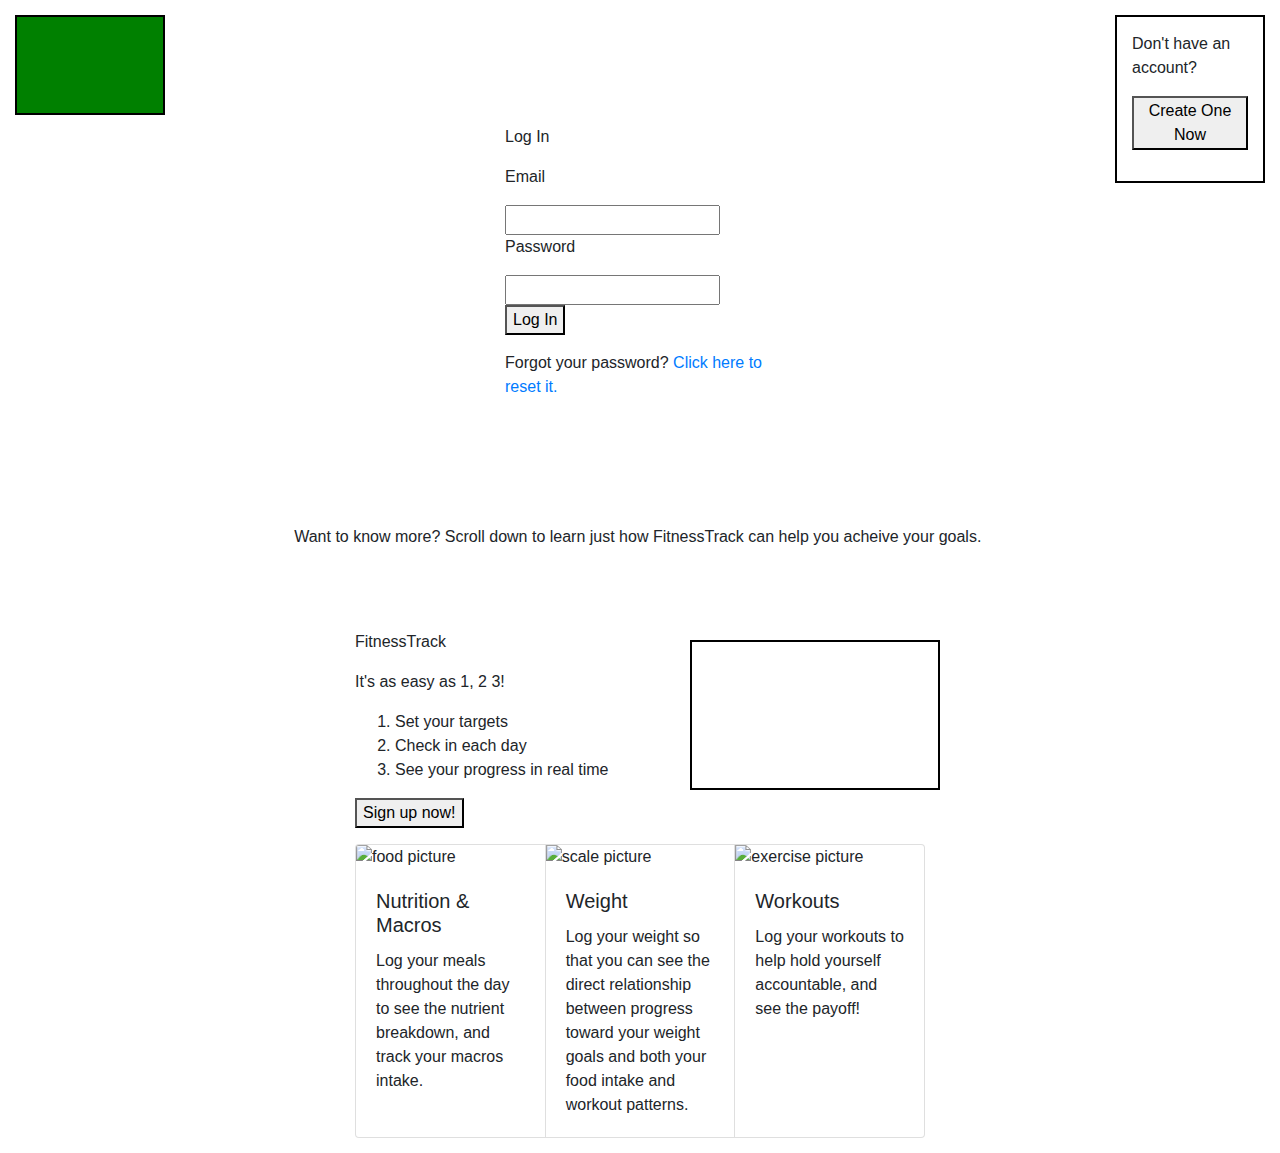
==== index.html @ 3a5f9742 "Basic infrastructure for login/signup pages" ====
﻿<!DOCTYPE html>

<html lang="en" xmlns="http://www.w3.org/1999/xhtml">
<head>
    <meta charset="utf-8" />
    <title></title>
    <link rel="stylesheet" type="text/css" href="style.css">
    <link rel="stylesheet" href="https://stackpath.bootstrapcdn.com/bootstrap/4.4.1/css/bootstrap.min.css" integrity="sha384-Vkoo8x4CGsO3+Hhxv8T/Q5PaXtkKtu6ug5TOeNV6gBiFeWPGFN9MuhOf23Q9Ifjh" crossorigin="anonymous">
</head>
<body>

    <div id="logo"><img src=""></div>

    <div class="topRightCallToAction">
       <p>Don't have an account?<p>
       <p><a href="signup.html"><button>Create One Now</button></a></p>
    </div>


    <div id="login" class="signinForm">
        <form>
           
           <p>Log In</p>

           <p>Email</p>
           <input type="email">

           <p>Password</p>
           <input type="password">

         <p><button type="submit">Log In</button></p>

        </form>

        <p>Forgot your password? <a href="">Click here to reset it.</a></p>

    </div>

    <div class="scrollForMoreInfo">

        <p>Want to know more? Scroll down to learn just how FitnessTrack can help you acheive your goals.</p>

       <p><img src=""></p>

    </div>


    <div class="moreInfo">

        <p>FitnessTrack</p>
        <p>It's as easy as 1, 2 3!</p>
        <ol>
            <li>Set your targets</li>
            <li>Check in each day</li>
            <li>See your progress in real time</li>
        </ol>

        <p><a href="signup.html"><button>Sign up now!</button></a></p>


        <video src=""></video>


        <div class="card-group">
          <div class="card">
            <img src="" class="card-img-top" alt="food picture">
            <div class="card-body">
              <h5 class="card-title">Nutrition & Macros</h5>
              <p class="card-text">Log your meals throughout the day to see the nutrient breakdown, and track your macros intake.</p>
            </div>
            </div>
         <div class="card">
            <img src="" class="card-img-top" alt="scale picture">
            <div class="card-body">
              <h5 class="card-title">Weight</h5>
              <p class="card-text">Log your weight so that you can see the direct relationship between progress toward your weight goals and both your food intake and workout patterns.</p>
            </div>
          </div>
     <div class="card">
            <img src="" class="card-img-top" alt="exercise picture">
            <div class="card-body">
              <h5 class="card-title">Workouts</h5>
              <p class="card-text">Log your workouts to help hold yourself accountable, and see the payoff!</p>
            </div>
          </div>
    </div>



    </div>





</body>

<script src="https://code.jquery.com/jquery-3.4.1.slim.min.js" integrity="sha384-J6qa4849blE2+poT4WnyKhv5vZF5SrPo0iEjwBvKU7imGFAV0wwj1yYfoRSJoZ+n" crossorigin="anonymous"></script>
<script src="https://cdn.jsdelivr.net/npm/popper.js@1.16.0/dist/umd/popper.min.js" integrity="sha384-Q6E9RHvbIyZFJoft+2mJbHaEWldlvI9IOYy5n3zV9zzTtmI3UksdQRVvoxMfooAo" crossorigin="anonymous"></script>
<script src="https://stackpath.bootstrapcdn.com/bootstrap/4.4.1/js/bootstrap.min.js" integrity="sha384-wfSDF2E50Y2D1uUdj0O3uMBJnjuUD4Ih7YwaYd1iqfktj0Uod8GCExl3Og8ifwB6" crossorigin="anonymous"></script>

</html>
---- style.css ----
﻿
#logo {
	width: 150px; 
	height: 100px;
	position: absolute; 
	top: 15px;
	left: 15px;
	border-style: solid;
	border-width: 2px;
	border-color: black;
	background-color: green;
}

.topRightCallToAction {
	width: 150px; 
	padding: 15px;
	position: absolute;
	top: 15px;
	right: 15px;
	border-style: solid;
	border-width: 2px;
	border-color: black;
}

.signinForm {
	width: 300px;
	padding: 15px;
	position: relative; 
	top: 110px;
	bottom: 300px;
	margin: auto;
	
	
}

#login {
	padding-bottom: 120px;
}

.scrollForMoreInfo {
	position: relative;
	top: 100px;
	width: 700px;
	text-align: center;
	margin: auto;
}

.scrollForMoreInfo p {
	display: inline-block;
}


.moreInfo {
	position: relative;
	padding: 15px;
	top: 150px;
	width: 600px;
	margin: auto;

}

.moreInfo video {
	position: absolute;
	top: 25px;
	right: 0px;
	width: 250px;
	height: 150px;
	border-style: solid;
	border-width: 2px;
	border-color: black;
}
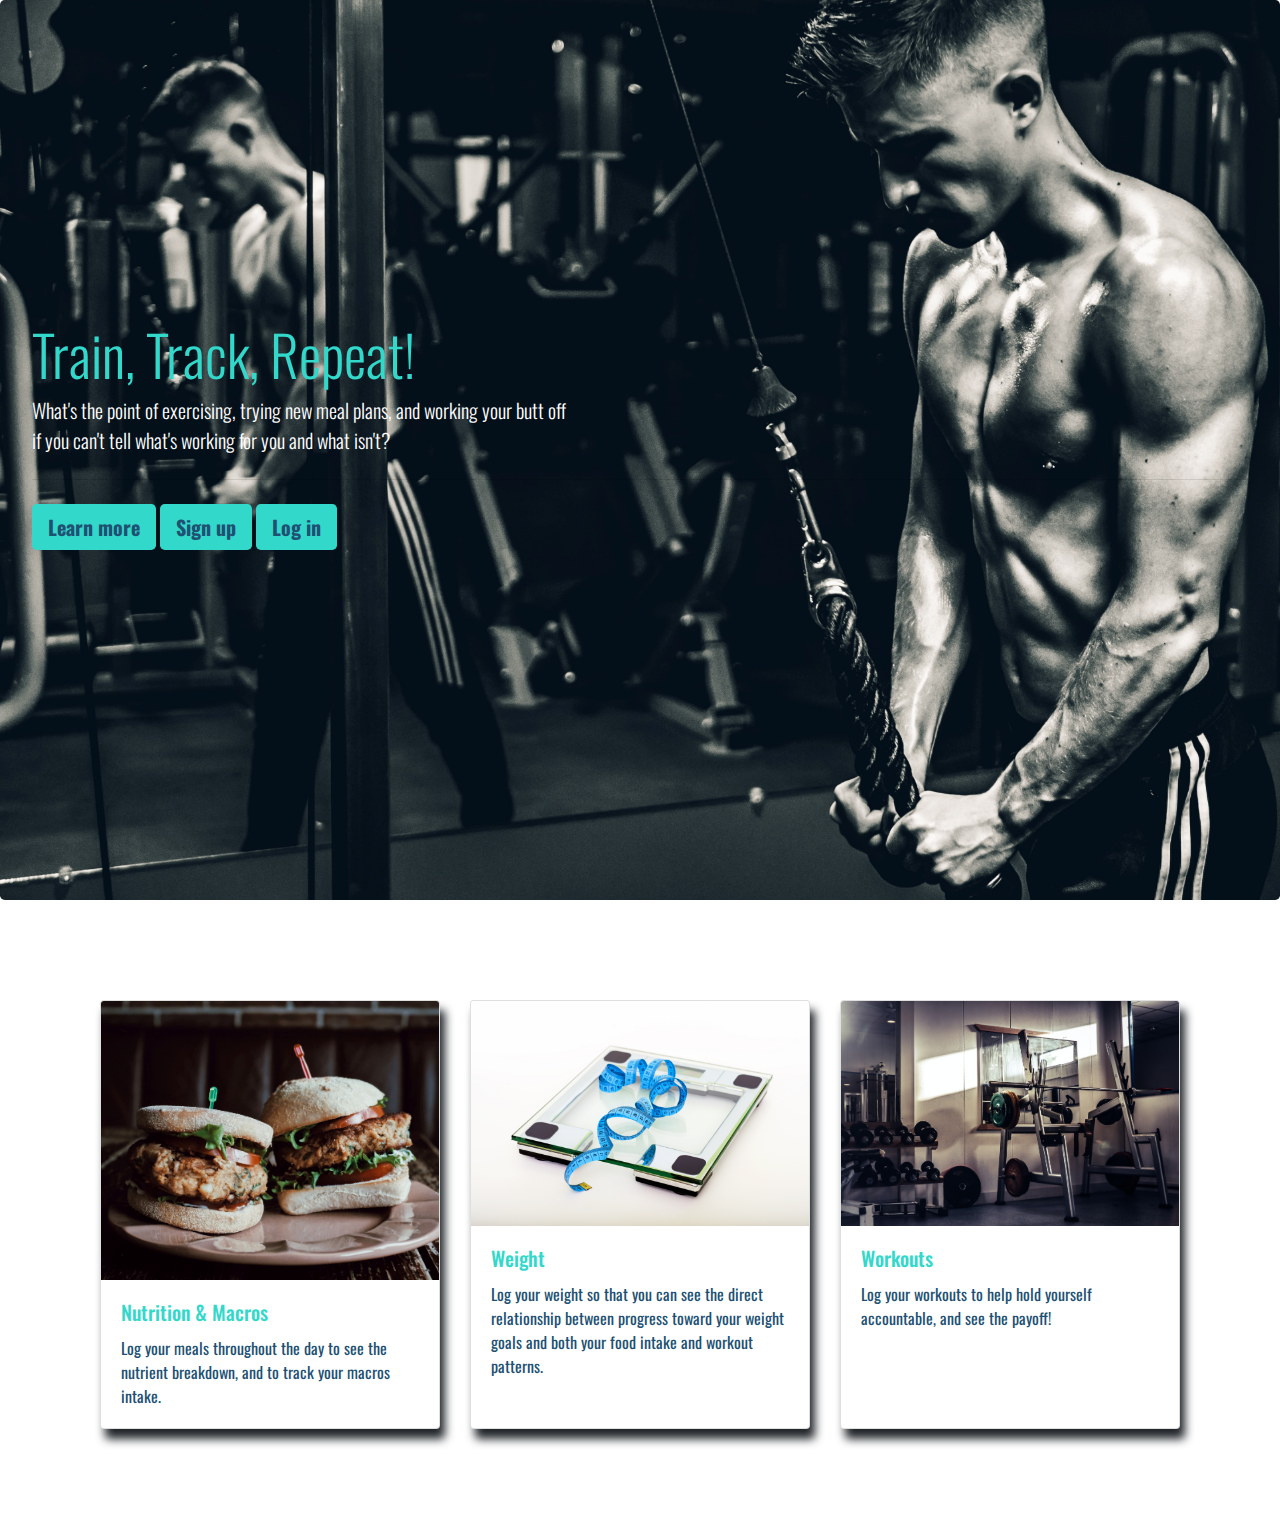
==== commit 840be033: "design for main screen done" ====
--- a/index.html
+++ b/index.html
@@ -6,89 +6,58 @@
     <title></title>
     <link rel="stylesheet" type="text/css" href="style.css">
     <link rel="stylesheet" href="https://stackpath.bootstrapcdn.com/bootstrap/4.4.1/css/bootstrap.min.css" integrity="sha384-Vkoo8x4CGsO3+Hhxv8T/Q5PaXtkKtu6ug5TOeNV6gBiFeWPGFN9MuhOf23Q9Ifjh" crossorigin="anonymous">
+    <link href="https://fonts.googleapis.com/css2?family=Oswald&display=swap" rel="stylesheet">
 </head>
 <body>
 
-    <div id="logo"><img src=""></div>
+        <div id = "mainJumbotron" class="jumbotron">      
+       
+            <h1 class="display-4">Train, Track, Repeat!</h1>
+            <p class="lead">What's the point of exercising, trying new meal plans, and working your butt off <br> if you can't tell what's working for you and what isn't? </p>
+            <hr class="my-4">
+            <a class="btn btn-primary btn-lg" href="#" role="button">Learn more</a>
+            <a class="btn btn-primary btn-lg" href="#" role="button">Sign up</a>
+            <a class="btn btn-primary btn-lg" href="#" role="button">Log in</a>
+        
+        </div>
+        
+ 
+ 
 
-    <div class="topRightCallToAction">
-       <p>Don't have an account?<p>
-       <p><a href="signup.html"><button>Create One Now</button></a></p>
-    </div>
+ <div id="moreInfo">
+    
+      
+
+  
+        <div class="card-deck">
+			<div class="card">
+				<img src="food.jpg" class="card-img-top" alt="...">
+				<div class="card-body">
+					<h5 class="card-title">Nutrition & Macros</h5>
+					<p class="card-text">Log your meals throughout the day to see the nutrient breakdown, and to track your macros intake.</p>
+				</div>
+			</div>
+			<div class="card">
+				<img src="weight.jpg" class="card-img-top" alt="...">
+				<div class="card-body">
+					<h5 class="card-title">Weight</h5>
+					<p class="card-text">Log your weight so that you can see the direct relationship between progress toward your weight goals and both your food intake and workout patterns.</p>
+				</div>
+			</div>
+			<div class="card">
+				<img src="workout.jpg" class="card-img-top" alt="...">
+				<div class="card-body">
+					<h5 class="card-title">Workouts</h5>
+					<p class="card-text">Log your workouts to help hold yourself accountable, and see the payoff!</p>
+				</div>
+			</div>
+
+		</div>			
 
 
-    <div id="login" class="signinForm">
-        <form>
-           
-           <p>Log In</p>
-
-           <p>Email</p>
-           <input type="email">
-
-           <p>Password</p>
-           <input type="password">
-
-         <p><button type="submit">Log In</button></p>
-
-        </form>
-
-        <p>Forgot your password? <a href="">Click here to reset it.</a></p>
-
-    </div>
-
-    <div class="scrollForMoreInfo">
-
-        <p>Want to know more? Scroll down to learn just how FitnessTrack can help you acheive your goals.</p>
-
-       <p><img src=""></p>
-
-    </div>
-
-
-    <div class="moreInfo">
-
-        <p>FitnessTrack</p>
-        <p>It's as easy as 1, 2 3!</p>
-        <ol>
-            <li>Set your targets</li>
-            <li>Check in each day</li>
-            <li>See your progress in real time</li>
-        </ol>
-
-        <p><a href="signup.html"><button>Sign up now!</button></a></p>
-
-
-        <video src=""></video>
-
-
-        <div class="card-group">
-          <div class="card">
-            <img src="" class="card-img-top" alt="food picture">
-            <div class="card-body">
-              <h5 class="card-title">Nutrition & Macros</h5>
-              <p class="card-text">Log your meals throughout the day to see the nutrient breakdown, and track your macros intake.</p>
-            </div>
-            </div>
-         <div class="card">
-            <img src="" class="card-img-top" alt="scale picture">
-            <div class="card-body">
-              <h5 class="card-title">Weight</h5>
-              <p class="card-text">Log your weight so that you can see the direct relationship between progress toward your weight goals and both your food intake and workout patterns.</p>
-            </div>
-          </div>
-     <div class="card">
-            <img src="" class="card-img-top" alt="exercise picture">
-            <div class="card-body">
-              <h5 class="card-title">Workouts</h5>
-              <p class="card-text">Log your workouts to help hold yourself accountable, and see the payoff!</p>
-            </div>
-          </div>
-    </div>
-
-
-
-    </div>
-
+</div>
+    
+    <div id=""
 
 
 
--- a/style.css
+++ b/style.css
@@ -1,71 +1,58 @@
 ﻿
-#logo {
-	width: 150px; 
-	height: 100px;
-	position: absolute; 
-	top: 15px;
-	left: 15px;
-	border-style: solid;
-	border-width: 2px;
-	border-color: black;
-	background-color: green;
-}
-
-.topRightCallToAction {
-	width: 150px; 
-	padding: 15px;
-	position: absolute;
-	top: 15px;
-	right: 15px;
-	border-style: solid;
-	border-width: 2px;
-	border-color: black;
-}
-
-.signinForm {
-	width: 300px;
-	padding: 15px;
-	position: relative; 
-	top: 110px;
-	bottom: 300px;
-	margin: auto;
-	
+.jumbotron {
+	background-size: cover;
+	background-repeat: no-repeat;
 	
 }
 
-#login {
-	padding-bottom: 120px;
+
+#mainJumbotron {
+				background-image: url('background2.jpg');
+				height: 100vh;
+				padding-top: 25%;
+				color: white;
+				font-family: 'Oswald', sans-serif;
+				margin-bottom: 0;
+			}
+
+#mainJumbotron h1 {
+	color: #32D9CB;
 }
 
-.scrollForMoreInfo {
-	position: relative;
-	top: 100px;
-	width: 700px;
-	text-align: center;
-	margin: auto;
+#mainJumbotron .btn {
+	background-color: #32D9CB;
+	border: none;
+	color: #205072;
+	font-weight: bold;
+
 }
 
-.scrollForMoreInfo p {
-	display: inline-block;
+#moreInfo {
+	margin: 50px;
+	font-family: 'Oswald', sans-serif;
+		padding: 50px;
+}
+
+#moreInfo h5 {
+	color: #32D9CB;
+}
+
+#moreInfo p {
+	color: #205072;
+}
+
+.card {
+	box-shadow: 5px 10px 10px;
 }
 
 
-.moreInfo {
-	position: relative;
-	padding: 15px;
-	top: 150px;
-	width: 600px;
-	margin: auto;
 
-}
 
-.moreInfo video {
-	position: absolute;
-	top: 25px;
-	right: 0px;
-	width: 250px;
-	height: 150px;
-	border-style: solid;
-	border-width: 2px;
-	border-color: black;
-}+
+
+
+
+
+
+
+
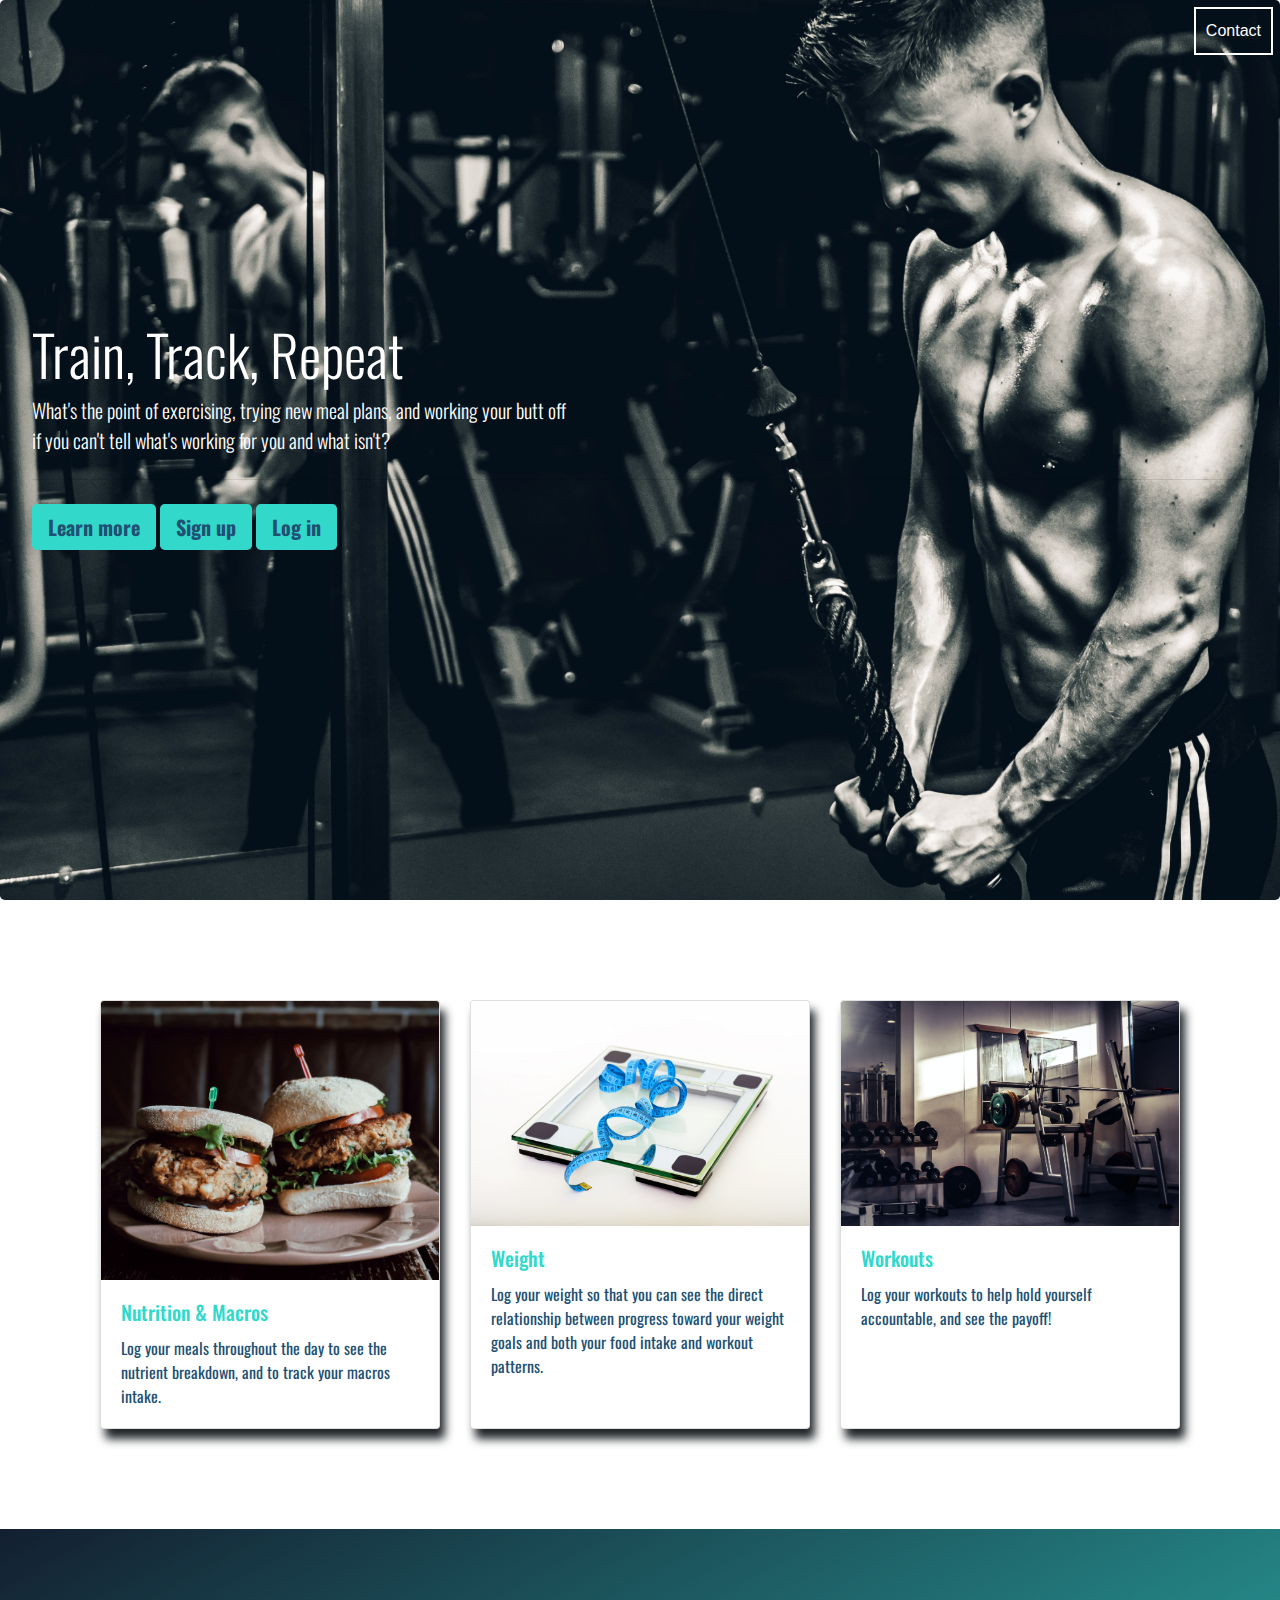
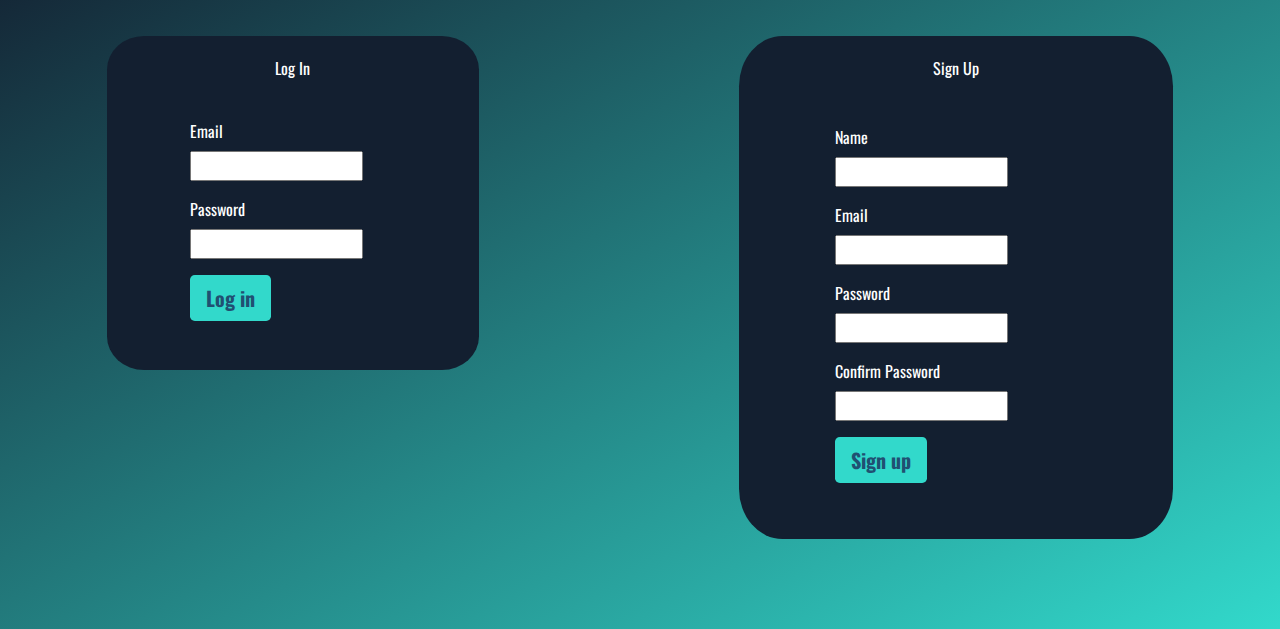
==== commit 68f6c64f: "added login and signup forms to main page" ====
--- a/index.html
+++ b/index.html
@@ -11,17 +11,19 @@
 <body>
 
         <div id = "mainJumbotron" class="jumbotron">      
-       
-            <h1 class="display-4">Train, Track, Repeat!</h1>
+            
+            
+            <h1 class="display-4">Train, Track, Repeat</h1>
             <p class="lead">What's the point of exercising, trying new meal plans, and working your butt off <br> if you can't tell what's working for you and what isn't? </p>
             <hr class="my-4">
             <a class="btn btn-primary btn-lg" href="#" role="button">Learn more</a>
             <a class="btn btn-primary btn-lg" href="#" role="button">Sign up</a>
             <a class="btn btn-primary btn-lg" href="#" role="button">Log in</a>
-        
+            
+
         </div>
         
- 
+        <div id="contactButton"><a href="">Contact</a></div>
  
 
  <div id="moreInfo">
@@ -54,10 +56,55 @@
 
 		</div>			
 
+       
+
 
 </div>
     
-    <div id=""
+         <div id="loginOrSignup">
+
+            <div id="login">
+                
+                <div>Log In</div>
+
+                <form>
+                <label>Email</label>
+                <p><input type="email"></p>
+
+                <label>Password</label>
+                <p><input type="password"></p>
+
+                <a class="btn btn-primary btn-lg" href="#" role="button">Log in</a>
+                </form>
+
+            </div>
+
+
+            <div id="signup">
+                
+                <div>Sign Up</div>
+
+                <form>
+                
+                    <label>Name</label>
+                    <p><input type="text"></p>
+
+                    <label>Email</label>
+                    <p><input type="email"></p>
+            
+                <label>Password</label>
+                <p><input type="password"></p>
+
+                <label>Confirm Password</label>
+                <p><input type="password"></p>
+
+                <a class="btn btn-primary btn-lg" href="#" role="button">Sign up</a>
+                </form>
+
+            </div>
+
+
+        </div>
 
 
 
--- a/style.css
+++ b/style.css
@@ -1,4 +1,19 @@
 ﻿
+#contactButton {
+	position: absolute;
+	right: 7px;
+	top: 7px;;
+	border-style: solid;
+	border-width: 2px;
+	border-color: white;
+	padding: 10px;
+	}
+
+#contactButton a {
+	color: white;
+	text-decoration: none;
+}
+
 .jumbotron {
 	background-size: cover;
 	background-repeat: no-repeat;
@@ -6,17 +21,17 @@
 }
 
 
-#mainJumbotron {
-				background-image: url('background2.jpg');
-				height: 100vh;
-				padding-top: 25%;
-				color: white;
-				font-family: 'Oswald', sans-serif;
-				margin-bottom: 0;
+#mainJumbotron {	
+	background-image: url('background2.jpg');		
+	height: 100vh;
+	padding-top: 25%;
+	color: white;
+	font-family: 'Oswald', sans-serif;
+	margin-bottom: 0;
 			}
 
 #mainJumbotron h1 {
-	color: #32D9CB;
+	color: white;
 }
 
 #mainJumbotron .btn {
@@ -30,7 +45,7 @@
 #moreInfo {
 	margin: 50px;
 	font-family: 'Oswald', sans-serif;
-		padding: 50px;
+	padding: 50px;
 }
 
 #moreInfo h5 {
@@ -45,14 +60,68 @@
 	box-shadow: 5px 10px 10px;
 }
 
+#loginOrSignup {
+	background-image: linear-gradient(to bottom right, #131F30, #32D9CB);
+	height: 700px;
+	color: white;
+	font-family: 'Oswald', sans-serif;
+	padding: 20px;
+}
+
+#loginOrSignup .btn {
+	background-color: #32D9CB;
+	border: none;
+	color: #205072;
+	font-weight: bold;
+}
+
+#login {
+	padding: 15px;
+	margin: 7%;
+	float: left;
+	width: 30%;
+	border-radius: 10%;
+	background-color: #131F30;
+}
+
+#signup {
+	padding: 15px;
+	margin: 7%;
+	float: right;
+	width: 35%;
+	border-radius: 10%;
+	background-color: #131F30;
+}
+
+#login div {
+	margin: auto;
+	text-align: center;
+	padding: 5px;
+	width: 20%;
+	border-radius: 10%;
+}
+
+#login form {
+	margin-top: 10%;
+	margin-bottom: 10%;
+	margin-left: 20%;
+}
+
+#signup div {
+	margin: auto;
+	text-align: center;
+	padding: 5px;
+	width: 20%;
+}
+
+#signup form {
+	margin-top: 10%;
+	margin-bottom: 10%;
+	margin-left: 20%;
+}
 
 
 
 
 
 
-
-
-
-
-
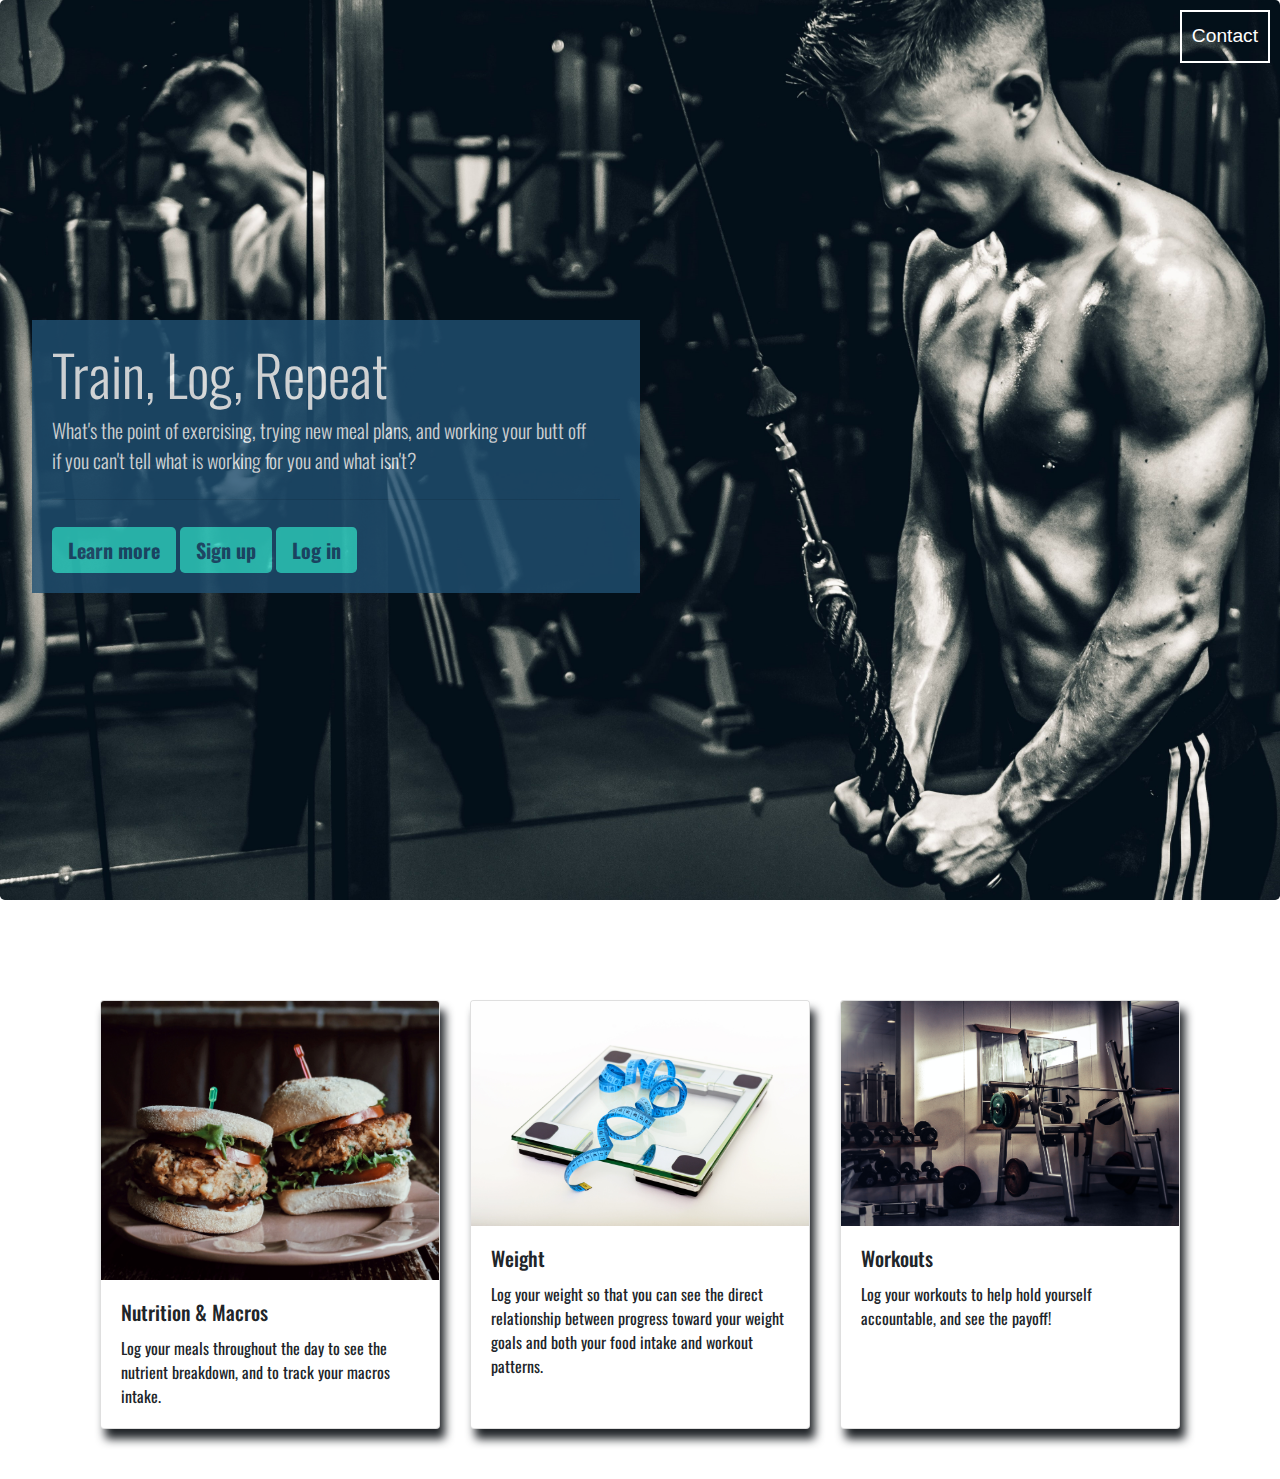
==== commit 79ea1a4f: "Separated out login/signup pages, cleaned up CSS" ====
--- a/index.html
+++ b/index.html
@@ -12,18 +12,19 @@
 
         <div id = "mainJumbotron" class="jumbotron">      
             
+            <div id = "transparent_background">
+            <h1 class="display-4">Train, Log, Repeat</h1>
+            <p class="lead">What's the point of exercising, trying new meal plans, and working your butt off <br> if you can't tell what is working for you and what isn't? </p>
             
-            <h1 class="display-4">Train, Track, Repeat</h1>
-            <p class="lead">What's the point of exercising, trying new meal plans, and working your butt off <br> if you can't tell what's working for you and what isn't? </p>
             <hr class="my-4">
-            <a class="btn btn-primary btn-lg" href="#" role="button">Learn more</a>
-            <a class="btn btn-primary btn-lg" href="#" role="button">Sign up</a>
-            <a class="btn btn-primary btn-lg" href="#" role="button">Log in</a>
-            
+            <a class="btn btn-primary btn-lg" href="#moreInfo" role="button">Learn more</a>
+            <a class="btn btn-primary btn-lg" href="signup.html" role="button">Sign up</a>
+            <a class="btn btn-primary btn-lg" href="login.html" role="button">Log in</a>
+        </div>
 
         </div>
         
-        <div id="contactButton"><a href="">Contact</a></div>
+        <div id="contactButton"><a href="contact.html">Contact</a></div>
  
 
  <div id="moreInfo">
@@ -59,53 +60,6 @@
        
 
 
-</div>
-    
-         <div id="loginOrSignup">
-
-            <div id="login">
-                
-                <div>Log In</div>
-
-                <form>
-                <label>Email</label>
-                <p><input type="email"></p>
-
-                <label>Password</label>
-                <p><input type="password"></p>
-
-                <a class="btn btn-primary btn-lg" href="#" role="button">Log in</a>
-                </form>
-
-            </div>
-
-
-            <div id="signup">
-                
-                <div>Sign Up</div>
-
-                <form>
-                
-                    <label>Name</label>
-                    <p><input type="text"></p>
-
-                    <label>Email</label>
-                    <p><input type="email"></p>
-            
-                <label>Password</label>
-                <p><input type="password"></p>
-
-                <label>Confirm Password</label>
-                <p><input type="password"></p>
-
-                <a class="btn btn-primary btn-lg" href="#" role="button">Sign up</a>
-                </form>
-
-            </div>
-
-
-        </div>
-
 
 
 
--- a/style.css
+++ b/style.css
@@ -1,25 +1,54 @@
-﻿
+﻿html {
+	height: 100%;
+}
+
+body {
+	height: 100%;
+	margin: 0;
+	background-repeat: no-repeat;
+	background-attachment: fixed;
+}
+
+
+
+/* reusable elements */
+
+.jumbotron {
+	background-size: cover;
+	background-repeat: no-repeat;
+}
+
+.card {
+	box-shadow: 5px 10px 10px;
+}
+
+.header {
+	margin: 10% 5% 0% 5%;
+}
+
+.row {
+	margin-top: 20px;
+	margin-bottom: 20px;
+}
+
+
+/* custom css */
+
 #contactButton {
 	position: absolute;
-	right: 7px;
-	top: 7px;;
+	right: 10px;
+	top: 10px;;
 	border-style: solid;
 	border-width: 2px;
 	border-color: white;
 	padding: 10px;
+	font-size: 120%;
 	}
 
 #contactButton a {
 	color: white;
 	text-decoration: none;
 }
-
-.jumbotron {
-	background-size: cover;
-	background-repeat: no-repeat;
-	
-}
-
 
 #mainJumbotron {	
 	background-image: url('background2.jpg');		
@@ -28,7 +57,7 @@
 	color: white;
 	font-family: 'Oswald', sans-serif;
 	margin-bottom: 0;
-			}
+}
 
 #mainJumbotron h1 {
 	color: white;
@@ -39,7 +68,14 @@
 	border: none;
 	color: #205072;
 	font-weight: bold;
+	margin-top: 3px;
+}
 
+#transparent_background {
+	background-color: #205072;
+	padding: 20px;
+	opacity: 80%;
+	width: 50%;
 }
 
 #moreInfo {
@@ -48,80 +84,38 @@
 	padding: 50px;
 }
 
-#moreInfo h5 {
-	color: #32D9CB;
-}
 
-#moreInfo p {
-	color: #205072;
-}
 
-.card {
-	box-shadow: 5px 10px 10px;
-}
 
-#loginOrSignup {
-	background-image: linear-gradient(to bottom right, #131F30, #32D9CB);
-	height: 700px;
-	color: white;
-	font-family: 'Oswald', sans-serif;
-	padding: 20px;
-}
+/* contact us page */
 
-#loginOrSignup .btn {
-	background-color: #32D9CB;
-	border: none;
-	color: #205072;
-	font-weight: bold;
-}
-
-#login {
-	padding: 15px;
-	margin: 7%;
-	float: left;
-	width: 30%;
-	border-radius: 10%;
-	background-color: #131F30;
-}
-
-#signup {
-	padding: 15px;
-	margin: 7%;
-	float: right;
-	width: 35%;
-	border-radius: 10%;
-	background-color: #131F30;
-}
-
-#login div {
-	margin: auto;
-	text-align: center;
-	padding: 5px;
-	width: 20%;
-	border-radius: 10%;
-}
-
-#login form {
-	margin-top: 10%;
-	margin-bottom: 10%;
-	margin-left: 20%;
-}
-
-#signup div {
-	margin: auto;
-	text-align: center;
-	padding: 5px;
-	width: 20%;
-}
-
-#signup form {
-	margin-top: 10%;
-	margin-bottom: 10%;
-	margin-left: 20%;
+#contact {
+	margin: 50px;
 }
 
 
+/* sign up and login forms */
 
 
+#signup {
+	width: 900px;
+	height: 425px;
+	background-color: lightgray;
+	
+	position: absolute;
+	top: 0;
+	bottom: 0;
+	left: 0;
+	right: 0;
 
+	margin: auto;
+}
 
+#signupImage {
+	float: left;
+
+}
+
+#signupForm {
+	float: right;
+}
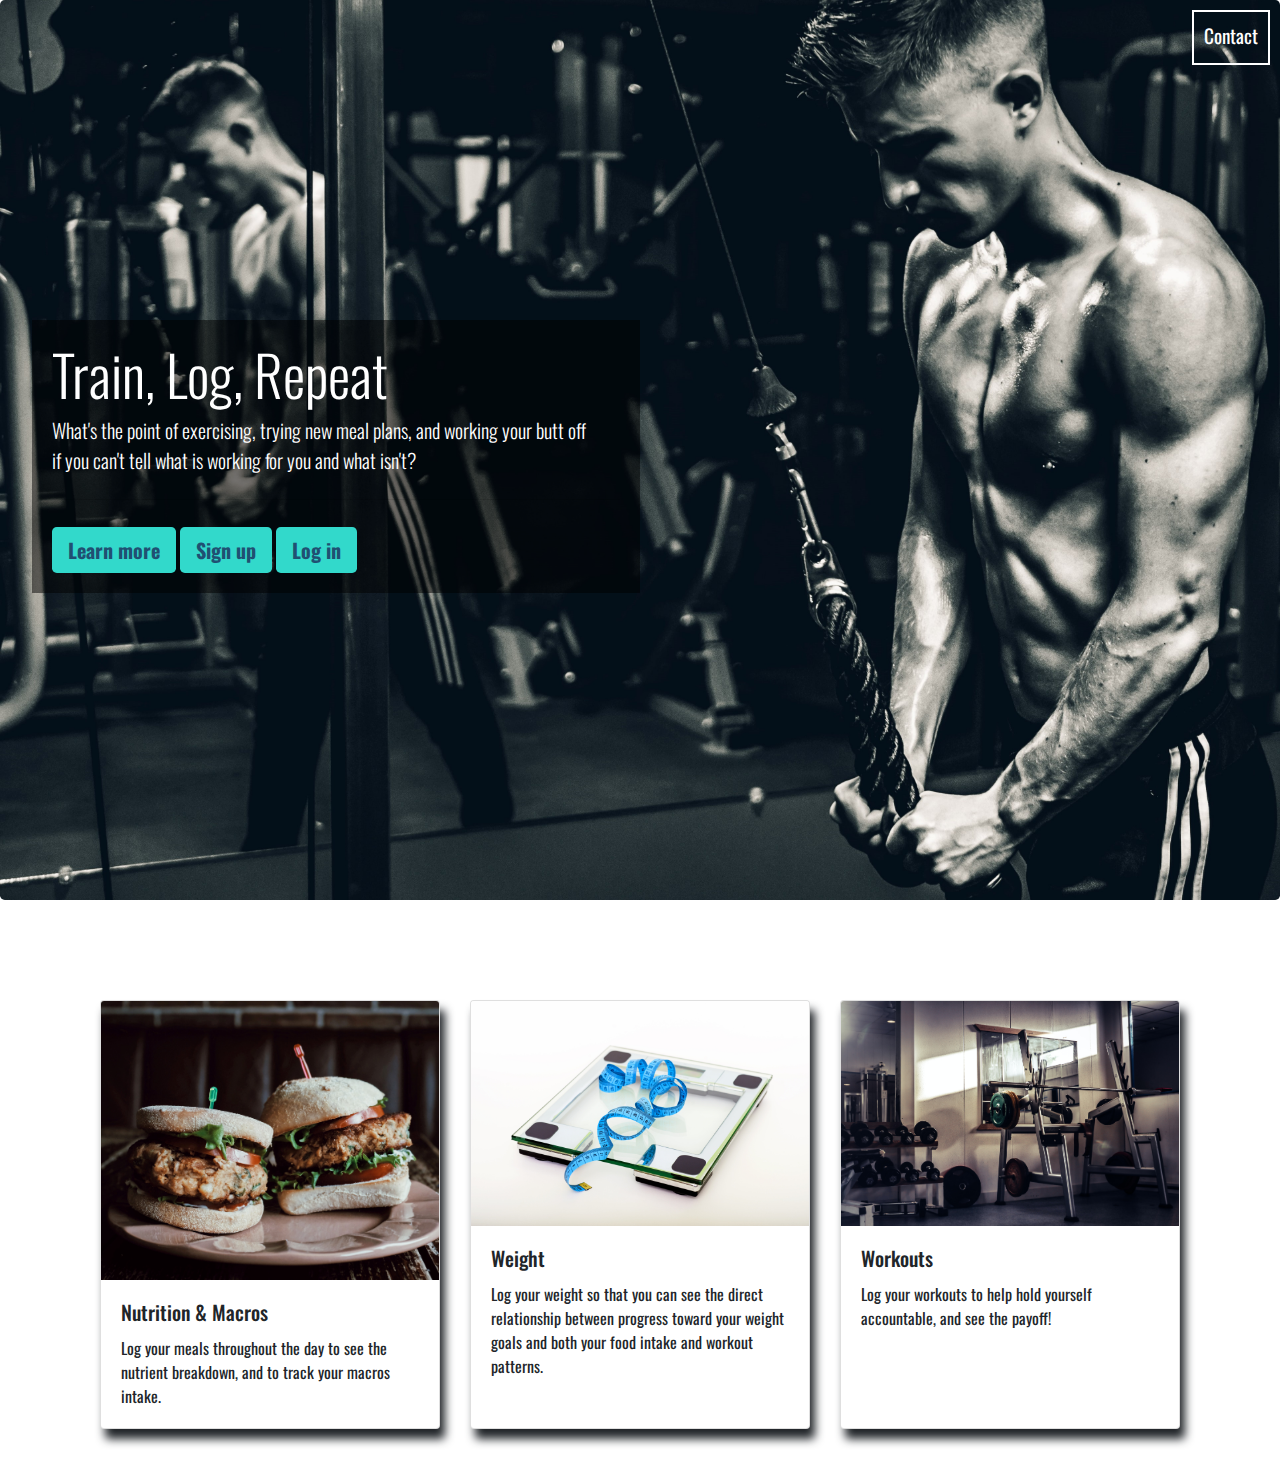
==== commit 3b967a5a: "finished forms MVP UI" ====
--- a/index.html
+++ b/index.html
@@ -13,6 +13,7 @@
         <div id = "mainJumbotron" class="jumbotron">      
             
             <div id = "transparent_background">
+			
             <h1 class="display-4">Train, Log, Repeat</h1>
             <p class="lead">What's the point of exercising, trying new meal plans, and working your butt off <br> if you can't tell what is working for you and what isn't? </p>
             
@@ -20,7 +21,7 @@
             <a class="btn btn-primary btn-lg" href="#moreInfo" role="button">Learn more</a>
             <a class="btn btn-primary btn-lg" href="signup.html" role="button">Sign up</a>
             <a class="btn btn-primary btn-lg" href="login.html" role="button">Log in</a>
-        </div>
+        	</div>
 
         </div>
         
--- a/style.css
+++ b/style.css
@@ -1,4 +1,5 @@
-﻿html {
+﻿
+html {
 	height: 100%;
 }
 
@@ -7,6 +8,7 @@
 	margin: 0;
 	background-repeat: no-repeat;
 	background-attachment: fixed;
+	background-size: cover;
 }
 
 
@@ -46,8 +48,13 @@
 	}
 
 #contactButton a {
+	font-family: 'Oswald', sans-serif;
 	color: white;
 	text-decoration: none;
+}
+
+#contactButton a:hover {
+	color: #32D9CB;
 }
 
 #mainJumbotron {	
@@ -71,10 +78,15 @@
 	margin-top: 3px;
 }
 
+#mainJumbotron a:hover {
+	background-color: #205072;
+	color: #32D9CB;
+	border: 2px #32D9CB;
+}
+
 #transparent_background {
-	background-color: #205072;
+	background-color: rgba(0, 0, 0, 0.5);
 	padding: 20px;
-	opacity: 80%;
 	width: 50%;
 }
 
@@ -89,15 +101,25 @@
 
 /* contact us page */
 
-#contact {
-	margin: 50px;
+#contact_background {
+	background-color: rgba(211,211,211, 0.8);
+	width: 450px;
+	height: 450px;
+	position: absolute;
+	float: left;
+	margin-top: 20%;
+	margin-left: 5%;
+	border-radius: 25px;
+	padding: 20px;
 }
+
+
 
 
 /* sign up and login forms */
 
 
-#signup {
+.form_section {
 	width: 900px;
 	height: 425px;
 	background-color: lightgray;
@@ -111,11 +133,30 @@
 	margin: auto;
 }
 
-#signupImage {
+.form_image {
 	float: left;
 
 }
 
-#signupForm {
-	float: right;
+.form_content {
+	padding: 20px;
+	float: left;
+	font-family: 'Oswald', sans-serif;
 }
+
+.form_content .btn {
+	background-color: #32D9CB;
+	border: none;
+	color: #205072;
+	font-weight: bold;
+	margin-top: 10px;
+}
+
+.form_content a:hover {
+	background-color: #205072;
+	color: #32D9CB;
+}
+
+#login_form {
+	margin-top: 50px;
+}
